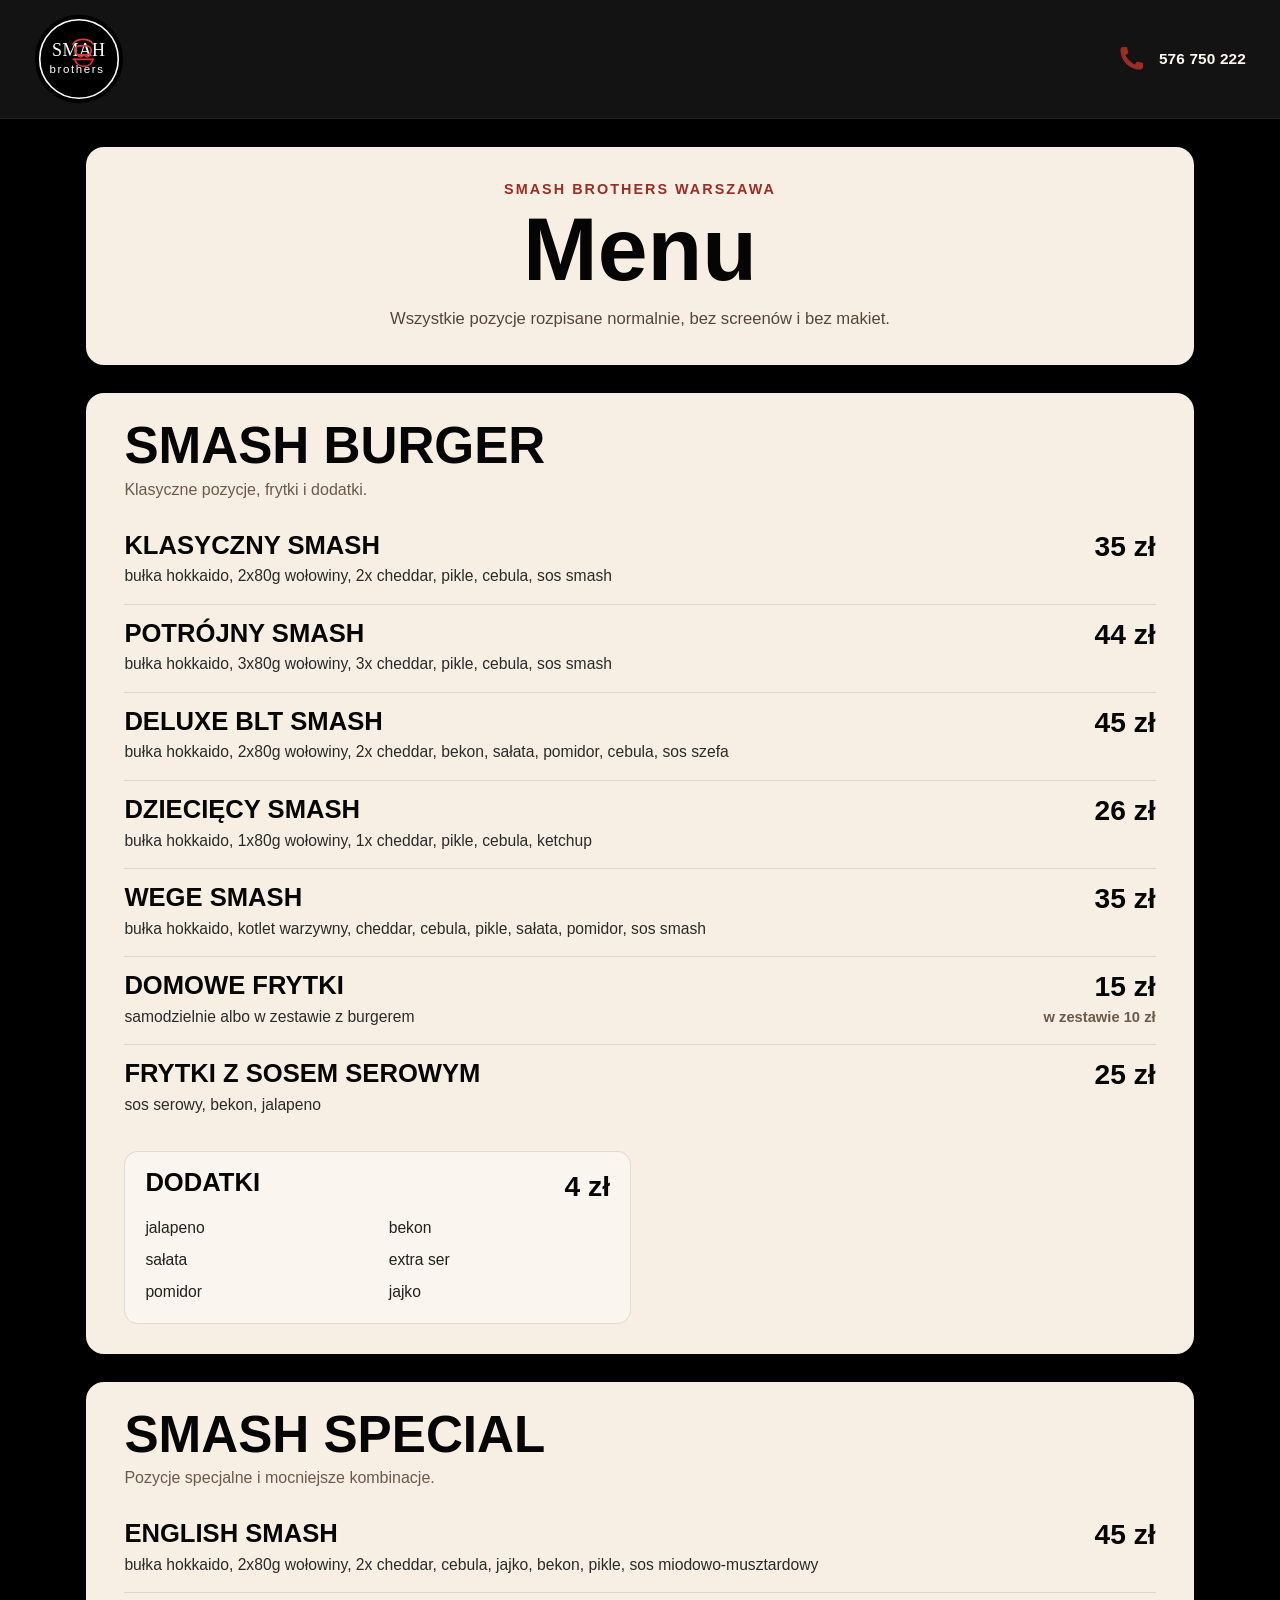
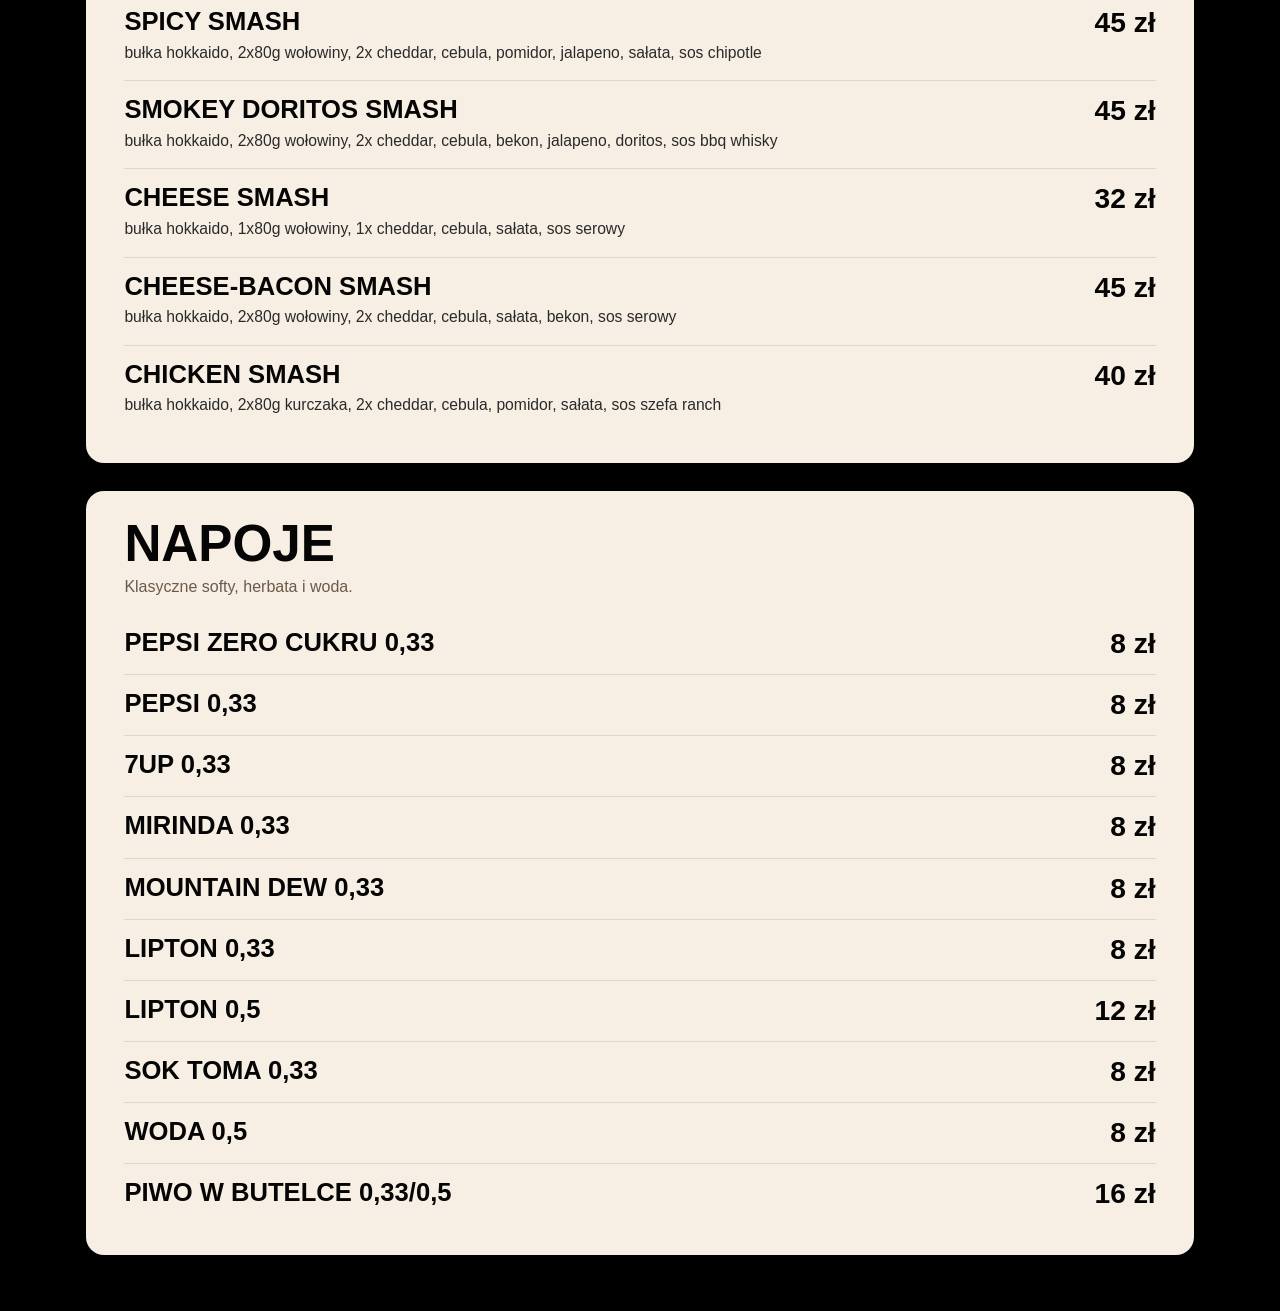
==== menu.html @ 11db61e4 "inntial" ====
<!DOCTYPE html>
<html lang="pl">
  <head>
    <meta charset="UTF-8" />
    <meta name="viewport" content="width=device-width, initial-scale=1.0" />
    <title>Menu | Smash Brothers</title>
    <meta
      name="description"
      content="Pełne menu Smash Brothers: smash burgery, smash speciale, dodatki i napoje."
    />
    <link rel="stylesheet" href="./styles.css" />
  </head>
  <body class="menu-page">
    <div class="page-shell">
      <header class="topbar">
        <nav class="navbar">
          <a class="brand" href="./index.html#hero" aria-label="Smash Brothers">
            <img src="./assets/logo-clean.svg" alt="Smash Brothers" />
          </a>
          <a class="nav-phone" href="tel:+48576750222" aria-label="Zadzwoń pod numer 576 750 222">
            <span class="nav-phone-icon" aria-hidden="true">
              <svg viewBox="0 0 24 24">
                <path
                  d="M6.8 4h2.5l1 4-2 1.5a15.4 15.4 0 0 0 6.2 6.2l1.5-2 4 1v2.5A1.8 1.8 0 0 1 18.2 19C10.9 19 5 13.1 5 5.8A1.8 1.8 0 0 1 6.8 4Z"
                />
              </svg>
            </span>
            <span class="nav-phone-copy">
              <span class="nav-phone-number">576 750 222</span>
            </span>
          </a>
        </nav>
      </header>
      <main class="menu-main menu-list-page">
        <section class="menu-list-hero">
          <p class="menu-list-kicker">Smash Brothers Warszawa</p>
          <h1>Menu</h1>
          <p class="menu-list-lead">
            Wszystkie pozycje rozpisane normalnie, bez screenów i bez makiet.
          </p>
        </section>

        <section class="menu-list-section" id="smash-burger">
          <div class="menu-list-header">
            <h2>Smash Burger</h2>
            <p>Klasyczne pozycje, frytki i dodatki.</p>
          </div>

          <div class="menu-list-items">
            <article class="menu-list-item">
              <div>
                <h3>Klasyczny Smash</h3>
                <p>bułka hokkaido, 2x80g wołowiny, 2x cheddar, pikle, cebula, sos smash</p>
              </div>
              <strong>35 zł</strong>
            </article>

            <article class="menu-list-item">
              <div>
                <h3>Potrójny Smash</h3>
                <p>bułka hokkaido, 3x80g wołowiny, 3x cheddar, pikle, cebula, sos smash</p>
              </div>
              <strong>44 zł</strong>
            </article>

            <article class="menu-list-item">
              <div>
                <h3>Deluxe BLT Smash</h3>
                <p>bułka hokkaido, 2x80g wołowiny, 2x cheddar, bekon, sałata, pomidor, cebula, sos szefa</p>
              </div>
              <strong>45 zł</strong>
            </article>

            <article class="menu-list-item">
              <div>
                <h3>Dziecięcy Smash</h3>
                <p>bułka hokkaido, 1x80g wołowiny, 1x cheddar, pikle, cebula, ketchup</p>
              </div>
              <strong>26 zł</strong>
            </article>

            <article class="menu-list-item">
              <div>
                <h3>Wege Smash</h3>
                <p>bułka hokkaido, kotlet warzywny, cheddar, cebula, pikle, sałata, pomidor, sos smash</p>
              </div>
              <strong>35 zł</strong>
            </article>

            <article class="menu-list-item">
              <div>
                <h3>Domowe Frytki</h3>
                <p>samodzielnie albo w zestawie z burgerem</p>
              </div>
              <div class="menu-list-price-group">
                <strong>15 zł</strong>
                <span>w zestawie 10 zł</span>
              </div>
            </article>

            <article class="menu-list-item">
              <div>
                <h3>Frytki z sosem serowym</h3>
                <p>sos serowy, bekon, jalapeno</p>
              </div>
              <strong>25 zł</strong>
            </article>
          </div>

          <div class="menu-list-subgrid">
            <div class="menu-list-box">
              <div class="menu-list-box-header">
                <h3>Dodatki</h3>
                <strong>4 zł</strong>
              </div>
              <ul>
                <li>jalapeno</li>
                <li>bekon</li>
                <li>sałata</li>
                <li>extra ser</li>
                <li>pomidor</li>
                <li>jajko</li>
              </ul>
            </div>
          </div>
        </section>

        <section class="menu-list-section" id="smash-special">
          <div class="menu-list-header">
            <h2>Smash Special</h2>
            <p>Pozycje specjalne i mocniejsze kombinacje.</p>
          </div>

          <div class="menu-list-items">
            <article class="menu-list-item">
              <div>
                <h3>English Smash</h3>
                <p>bułka hokkaido, 2x80g wołowiny, 2x cheddar, cebula, jajko, bekon, pikle, sos miodowo-musztardowy</p>
              </div>
              <strong>45 zł</strong>
            </article>

            <article class="menu-list-item">
              <div>
                <h3>Spicy Smash</h3>
                <p>bułka hokkaido, 2x80g wołowiny, 2x cheddar, cebula, pomidor, jalapeno, sałata, sos chipotle</p>
              </div>
              <strong>45 zł</strong>
            </article>

            <article class="menu-list-item">
              <div>
                <h3>Smokey Doritos Smash</h3>
                <p>bułka hokkaido, 2x80g wołowiny, 2x cheddar, cebula, bekon, jalapeno, doritos, sos bbq whisky</p>
              </div>
              <strong>45 zł</strong>
            </article>

            <article class="menu-list-item">
              <div>
                <h3>Cheese Smash</h3>
                <p>bułka hokkaido, 1x80g wołowiny, 1x cheddar, cebula, sałata, sos serowy</p>
              </div>
              <strong>32 zł</strong>
            </article>

            <article class="menu-list-item">
              <div>
                <h3>Cheese-Bacon Smash</h3>
                <p>bułka hokkaido, 2x80g wołowiny, 2x cheddar, cebula, sałata, bekon, sos serowy</p>
              </div>
              <strong>45 zł</strong>
            </article>

            <article class="menu-list-item">
              <div>
                <h3>Chicken Smash</h3>
                <p>bułka hokkaido, 2x80g kurczaka, 2x cheddar, cebula, pomidor, sałata, sos szefa ranch</p>
              </div>
              <strong>40 zł</strong>
            </article>
          </div>
        </section>

        <section class="menu-list-section" id="drinks">
          <div class="menu-list-header">
            <h2>Napoje</h2>
            <p>Klasyczne softy, herbata i woda.</p>
          </div>

          <div class="menu-list-items drinks-list-simple">
            <article class="menu-list-item">
              <div><h3>Pepsi zero cukru 0,33</h3></div>
              <strong>8 zł</strong>
            </article>
            <article class="menu-list-item">
              <div><h3>Pepsi 0,33</h3></div>
              <strong>8 zł</strong>
            </article>
            <article class="menu-list-item">
              <div><h3>7UP 0,33</h3></div>
              <strong>8 zł</strong>
            </article>
            <article class="menu-list-item">
              <div><h3>Mirinda 0,33</h3></div>
              <strong>8 zł</strong>
            </article>
            <article class="menu-list-item">
              <div><h3>Mountain Dew 0,33</h3></div>
              <strong>8 zł</strong>
            </article>
            <article class="menu-list-item">
              <div><h3>Lipton 0,33</h3></div>
              <strong>8 zł</strong>
            </article>
            <article class="menu-list-item">
              <div><h3>Lipton 0,5</h3></div>
              <strong>12 zł</strong>
            </article>
            <article class="menu-list-item">
              <div><h3>Sok Toma 0,33</h3></div>
              <strong>8 zł</strong>
            </article>
            <article class="menu-list-item">
              <div><h3>Woda 0,5</h3></div>
              <strong>8 zł</strong>
            </article>
            <article class="menu-list-item">
              <div><h3>Piwo w butelce 0,33/0,5</h3></div>
              <strong>16 zł</strong>
            </article>
          </div>
        </section>
      </main>
    </div>
  </body>
</html>
---- styles.css ----
:root {
  --bg: #0a0a0a;
  --panel: #151515;
  --panel-2: #121212;
  --border: rgba(255, 255, 255, 0.12);
  --text: #f2f2f2;
  --muted: #c5c5c5;
  --yellow: #9c2d25;
  --accent: #9c2d25;
  --accent-soft: #f1dfd9;
  --accent-ink: #4a1713;
  --red: #f5522e;
  --shadow: 0 18px 50px rgba(0, 0, 0, 0.45);
}

* {
  box-sizing: border-box;
}

html {
  scroll-behavior: smooth;
}

body {
  margin: 0;
  background: #0c1117;
  color: var(--text);
  font-family: Inter, "Segoe UI", Arial, sans-serif;
}

body.menu-page,
.menu-page .page-shell {
  background: #000;
}

img {
  display: block;
  max-width: 100%;
}

a {
  color: inherit;
  text-decoration: none;
}

svg {
  width: 100%;
  height: 100%;
  fill: currentColor;
}

.page-shell {
  width: 100%;
  margin: 0 auto;
  background: var(--bg);
}

.topbar {
  position: sticky;
  top: 0;
  z-index: 20;
  background: #131313;
  border-bottom: 1px solid rgba(255, 255, 255, 0.06);
}

.navbar {
  display: flex;
  align-items: center;
  justify-content: space-between;
  gap: 20px;
  width: 100%;
  padding: 14px clamp(18px, 3vw, 34px);
}

.brand {
  display: inline-flex;
  align-items: center;
  justify-content: center;
  width: clamp(84px, 7vw, 112px);
  aspect-ratio: 1;
  overflow: hidden;
  border-radius: 50%;
  flex: 0 0 auto;
}

.brand img {
  width: 100%;
  height: 100%;
  object-fit: cover;
  object-position: center;
}

.socials a:hover {
  color: var(--yellow);
}

.nav-phone {
  display: inline-flex;
  align-items: center;
  gap: 10px;
  margin-left: auto;
  min-height: 46px;
  padding: 0;
  border: 0;
  border-radius: 999px;
  background: transparent;
  color: #fff8ef;
  box-shadow: none;
}

.nav-phone-icon {
  display: inline-flex;
  align-items: center;
  justify-content: center;
  width: 36px;
  height: 36px;
  border-radius: 50%;
  color: var(--accent);
  flex: 0 0 36px;
}

.nav-phone-copy {
  display: inline-flex;
  align-items: center;
  min-width: 0;
}

.nav-phone-number {
  color: #fff9f0;
  font-size: 0.96rem;
  font-weight: 800;
  white-space: nowrap;
  line-height: 1;
  letter-spacing: 0.01em;
}

.nav-phone:hover {
  transform: none;
  box-shadow: none;
}

.primary-btn {
  display: inline-flex;
  align-items: center;
  justify-content: center;
  gap: 12px;
  min-height: 58px;
  padding: 0 24px;
  border-radius: 8px;
  font-weight: 700;
  font-size: 1.1rem;
  transition: transform 0.2s ease, box-shadow 0.2s ease, background 0.2s ease;
}

.btn-icon {
  width: 22px;
  height: 22px;
  flex: 0 0 22px;
}

.primary-btn {
  background: var(--accent);
  color: #fff6ef;
}

.primary-btn:hover {
  transform: translateY(-2px);
  box-shadow: 0 10px 28px rgba(69, 20, 16, 0.28);
}

.hero {
  position: relative;
  display: grid;
  grid-template-columns: minmax(320px, 1fr) minmax(420px, 1.08fr);
  align-items: center;
  gap: clamp(20px, 3vw, 40px);
  width: 100%;
  min-height: 650px;
  padding: clamp(28px, 5vw, 54px) clamp(18px, 3vw, 34px) 0;
  overflow: hidden;
  background: #f4e7e1;
}

.hero::after {
  content: "";
  position: absolute;
  left: clamp(18px, 3vw, 34px);
  bottom: 34px;
  width: 160px;
  height: 26px;
  border-radius: 999px;
  background:
    linear-gradient(90deg, rgba(156, 45, 37, 0.14) 0 25%, transparent 25% 50%, rgba(156, 45, 37, 0.14) 50% 75%, transparent 75% 100%);
  pointer-events: none;
}

.hero-copy {
  position: relative;
  z-index: 2;
  max-width: 560px;
  padding-bottom: 48px;
}

.eyebrow {
  margin: 0 0 18px;
  color: var(--accent);
  font-weight: 800;
  font-size: 0.84rem;
  letter-spacing: 0.1em;
  text-transform: uppercase;
  white-space: nowrap;
}

.hero h1,
.section-heading h2,
.rating-box .score,
.contact-details h2 {
  margin: 0;
  font-family: Impact, Haettenschweiler, "Arial Narrow Bold", sans-serif;
  font-weight: 900;
  letter-spacing: 0;
  text-transform: none;
}

.hero h1 {
  display: grid;
  gap: 8px;
  font-size: clamp(3.2rem, 7vw, 6.8rem);
  line-height: 0.92;
}

.heading-light {
  color: #412114;
  text-shadow: none;
}

.heading-accent {
  color: var(--accent);
}

.hero-text {
  max-width: 460px;
  margin: 26px 0 0;
  color: #4f301f;
  font-size: 1.15rem;
  line-height: 1.45;
}

.hero-actions {
  display: flex;
  flex-wrap: wrap;
  gap: 18px;
  margin-top: 34px;
}

.delivery-note {
  display: flex;
  flex-wrap: wrap;
  align-items: center;
  gap: 10px 14px;
  margin-top: 20px;
  max-width: 660px;
  padding: 0;
}

.delivery-copy {
  display: inline-flex;
  align-items: center;
}

.delivery-label {
  display: inline-flex;
  align-items: center;
  color: var(--accent-ink);
  font-size: 0.88rem;
  font-weight: 800;
  letter-spacing: 0.06em;
  text-transform: uppercase;
}

.delivery-platforms {
  display: flex;
  flex-wrap: wrap;
  gap: 10px;
}

.delivery-platforms span {
  display: inline-flex;
  align-items: center;
  min-height: 30px;
  padding: 0 10px;
  border-radius: 999px;
  background: transparent;
  color: #2a160d;
  font-size: 0.88rem;
  font-weight: 700;
  line-height: 1;
  border: 1px solid rgba(156, 45, 37, 0.18);
}

.hero-visual {
  height: 100%;
  display: flex;
  align-items: end;
  justify-content: center;
  overflow: hidden;
}

.hero-visual img {
  width: 100%;
  max-width: 780px;
  aspect-ratio: 610 / 360;
  height: auto;
  object-fit: cover;
  object-position: center top;
}

.section-texture,
.reviews,
.contact,
.footer {
  position: relative;
  background: #111;
}

.section-texture::before,
.reviews::before,
.contact::before,
.footer::before {
  display: none;
}

.menu {
  position: relative;
  width: 100%;
  padding: 20px clamp(18px, 3vw, 34px) 42px;
  overflow: hidden;
}

.section-heading {
  text-align: center;
  margin-bottom: 14px;
}

.section-heading-left {
  text-align: left;
}

.section-heading h2 {
  display: inline-block;
  position: relative;
  font-size: clamp(2.4rem, 5vw, 5.2rem);
  color: #4b2412;
}

.section-subtitle {
  max-width: 680px;
  margin: 10px auto 0;
  color: #6b5a48;
  font-size: 1.02rem;
  line-height: 1.5;
}

.section-heading-left .section-subtitle {
  margin-left: 0;
  margin-right: 0;
}

.menu .section-heading h2::after {
  content: "";
  display: block;
  width: 70px;
  height: 4px;
  margin: 8px auto 0;
  border-radius: 999px;
  background: var(--accent);
}

.menu::before {
  content: "";
  position: absolute;
  left: clamp(18px, 3vw, 34px);
  top: 20px;
  width: 96px;
  height: 96px;
  background-image:
    linear-gradient(rgba(156, 45, 37, 0.08) 50%, transparent 50%),
    linear-gradient(90deg, rgba(156, 45, 37, 0.08) 50%, transparent 50%);
  background-size: 16px 16px;
  pointer-events: none;
}

.menu-grid {
  position: relative;
  z-index: 1;
  display: grid;
  gap: 18px;
}

.burger-card,
.sample-tile,
.contact-map {
  border: 1px solid var(--border);
  border-radius: 14px;
  background: rgba(23, 23, 23, 0.92);
  box-shadow: inset 0 1px 0 rgba(255, 255, 255, 0.04);
}

.detail-icon {
  display: inline-flex;
  align-items: center;
  justify-content: center;
  width: 62px;
  height: 62px;
  margin-bottom: 16px;
}

.detail-icon { color: var(--accent); }

.burger-body h3 {
  margin: 0 0 10px;
  font-family: Impact, Haettenschweiler, "Arial Narrow Bold", sans-serif;
  font-size: 1.3rem;
}

.burger-body p,
.quote-card p,
.detail-item p,
.footer-copy {
  margin: 0;
  color: var(--muted);
  line-height: 1.45;
}

.menu-grid {
  grid-template-columns: repeat(auto-fit, minmax(260px, 1fr));
}

.section-cta {
  display: flex;
  flex-direction: column;
  align-items: center;
  justify-content: center;
  margin-top: 26px;
  gap: 14px;
}

.menu-cta-btn {
  position: relative;
  min-height: 58px;
  padding: 0 26px;
  border: 1px solid rgba(156, 45, 37, 0.22);
  border-radius: 999px;
  background: transparent;
  color: var(--accent);
  box-shadow: none;
  font-size: 1rem;
  font-weight: 800;
  letter-spacing: 0.04em;
  text-transform: uppercase;
}

.menu-cta-btn .btn-icon {
  width: 18px;
  height: 18px;
  flex-basis: 18px;
  padding: 0;
  border-radius: 0;
  background: transparent;
}

.menu-cta-btn:hover {
  background: var(--accent);
  color: #f8efe2;
  box-shadow: none;
  transform: translateY(-1px);
}

.view-more-copy {
  margin: 0;
  color: #6b5a48;
  font-size: 1rem;
}

.burger-card {
  overflow: hidden;
  border-color: rgba(76, 53, 33, 0.16);
  background: rgba(255, 255, 255, 0.76);
  box-shadow: 0 8px 30px rgba(34, 21, 8, 0.08);
}

.sample-tile {
  display: flex;
  flex-direction: column;
  justify-content: space-between;
  min-height: 420px;
  padding: 22px 22px 0;
  border-color: rgba(76, 53, 33, 0.2);
  box-shadow: 0 8px 30px rgba(34, 21, 8, 0.08);
}

.sample-copy {
  position: relative;
  z-index: 1;
  max-width: 260px;
}

.sample-copy h3 {
  margin: 0;
  color: #fff6e8;
  font-family: Impact, Haettenschweiler, "Arial Narrow Bold", sans-serif;
  font-size: clamp(2.1rem, 3vw, 3.2rem);
  line-height: 0.92;
  text-transform: uppercase;
}

.sample-copy p {
  margin: 12px 0 0;
  color: rgba(255, 247, 235, 0.9);
  font-size: 0.98rem;
  line-height: 1.45;
}

.sample-image-frame {
  width: calc(100% - 56px);
  margin: 18px auto 0;
  aspect-ratio: 1.08 / 1;
  overflow: hidden;
  display: flex;
  align-items: end;
  justify-content: center;
}

.sample-burger {
  width: 100%;
  height: 142%;
  object-fit: cover;
  display: block;
  transform: translateY(10%);
}

.sample-tile-smokey {
  background: #6d1d17;
}

.sample-tile-shroom {
  background: #213418;
}

.sample-tile-winter {
  background: #6f8798;
}

.sample-burger-smokey {
  object-position: center 86%;
}

.sample-burger-shroom {
  object-position: center 84%;
}

.sample-burger-winter {
  object-position: center 82%;
}

.burger-card img {
  width: 100%;
  aspect-ratio: 290 / 155;
  height: auto;
  object-fit: cover;
}

.burger-body {
  padding: 14px 18px 18px;
}

.burger-body h3 {
  font-size: 1.15rem;
  color: #492412;
}

.burger-body strong {
  display: block;
  margin-top: 12px;
  color: var(--accent);
  font-family: Impact, Haettenschweiler, "Arial Narrow Bold", sans-serif;
  font-size: 1.1rem;
}

.menu {
  background: #f3e6df;
}

.reviews {
  overflow: hidden;
  width: 100%;
  padding: 34px clamp(18px, 3vw, 34px) 42px;
  background: #17120d;
}

.reviews-shell {
  position: relative;
  z-index: 1;
}

.reviews-heading {
  max-width: 680px;
  margin-bottom: 24px;
}

.reviews-heading h2 {
  margin: 0;
  color: #fff8ef;
  font-family: Impact, Haettenschweiler, "Arial Narrow Bold", sans-serif;
  font-size: clamp(2.4rem, 4vw, 4.6rem);
  line-height: 0.95;
}

.reviews-lead {
  margin: 14px 0 0;
  color: #d3c4b6;
  font-size: 1.04rem;
  line-height: 1.6;
}

.reviews-grid {
  display: grid;
  grid-template-columns: repeat(3, minmax(0, 1fr));
  gap: 18px;
  align-items: stretch;
}

.quote-card {
  position: relative;
  min-height: 220px;
  padding: 28px 28px 26px;
  border: 1px solid rgba(255, 255, 255, 0.08);
  border-radius: 18px;
  background: rgba(255, 255, 255, 0.03);
}

.quote-card {
  display: flex;
  flex-direction: column;
  justify-content: space-between;
}

.quote-card.featured { background: rgba(255, 255, 255, 0.05); }

.quote-mark {
  color: var(--accent);
  font-family: Georgia, serif;
  font-size: 3.2rem;
  line-height: 0.8;
}

.quote-card p {
  font-size: 1rem;
  color: #f2ebe4;
  line-height: 1.65;
}

.quote-card strong {
  margin-top: 18px;
  color: var(--accent);
  font-size: 1.1rem;
  font-weight: 800;
}

.contact {
  display: grid;
  grid-template-columns: minmax(280px, 1fr) minmax(360px, 1.15fr) minmax(250px, 0.8fr);
  gap: 0;
  align-items: stretch;
  width: 100%;
}

.contact > * {
  position: relative;
  z-index: 1;
  min-height: 220px;
}

.contact-photo img {
  width: 100%;
  height: 100%;
  object-fit: cover;
}

.contact-details {
  padding: 28px 34px;
  border-left: 1px solid rgba(255, 255, 255, 0.08);
  border-right: 1px solid rgba(255, 255, 255, 0.08);
  display: flex;
  flex-direction: column;
  justify-content: center;
}

.contact-details h2 {
  font-size: clamp(2rem, 3vw, 3.2rem);
  text-align: center;
}

.contact-focus {
  display: grid;
  gap: 18px;
  margin-top: 24px;
}

.contact-focus-item {
  display: flex;
  flex-direction: column;
  align-items: center;
  text-align: center;
}

.details-grid {
  display: grid;
  gap: 22px;
  margin-top: 24px;
}

.detail-item {
  display: flex;
  gap: 14px;
  align-items: flex-start;
}

.detail-item-hours {
  flex-direction: column;
  align-items: center;
  text-align: center;
}

.detail-item strong {
  display: block;
  margin-bottom: 4px;
  font-size: 1.05rem;
}

.contact-map {
  display: flex;
  flex-direction: column;
  justify-content: center;
  gap: 18px;
  margin: 20px;
  padding: 12px;
  background: rgba(30, 30, 30, 0.86);
}

.map-frame {
  overflow: hidden;
  border-radius: 10px;
  border: 1px solid rgba(255, 255, 255, 0.07);
}

.map-frame iframe {
  width: 100%;
  height: 360px;
  display: block;
  border: 0;
}

.map-btn {
  width: 100%;
}

.footer {
  display: flex;
  align-items: center;
  justify-content: space-between;
  gap: 24px;
  width: 100%;
  padding: 18px clamp(18px, 3vw, 34px) 22px;
  border-top: 1px solid rgba(255, 255, 255, 0.08);
}

.footer-brand img {
  width: 100%;
  height: 100%;
}

.socials {
  display: flex;
  gap: 22px;
  margin-left: auto;
}

.socials a {
  width: 28px;
  height: 28px;
  color: #f1f1f1;
}

.menu-main {
  display: grid;
  gap: 28px;
  padding: 28px clamp(16px, 3vw, 36px) 56px;
  background: #000;
}

.menu-list-page {
  max-width: 1180px;
  margin: 0 auto;
}

.menu-list-hero,
.menu-list-section {
  width: 100%;
  border-radius: 18px;
  background: #f7efe4;
}

.menu-list-hero {
  padding: 34px clamp(20px, 4vw, 42px);
  text-align: center;
}

.menu-list-kicker {
  margin: 0;
  color: var(--accent);
  font-size: 0.9rem;
  font-weight: 900;
  letter-spacing: 0.14em;
  text-transform: uppercase;
}

.menu-list-hero h1 {
  margin: 10px 0 0;
  color: #050505;
  font-family: Impact, Haettenschweiler, "Arial Narrow Bold", sans-serif;
  font-size: clamp(3rem, 7vw, 5.8rem);
  line-height: 0.95;
}

.menu-list-lead {
  max-width: 620px;
  margin: 14px auto 0;
  color: #564638;
  font-size: 1.04rem;
  line-height: 1.55;
}

.menu-list-section {
  padding: 28px clamp(18px, 3vw, 40px) 30px;
}

.menu-list-header {
  margin-bottom: 18px;
}

.menu-list-header h2 {
  margin: 0;
  color: #050505;
  font-family: Impact, Haettenschweiler, "Arial Narrow Bold", sans-serif;
  font-size: clamp(2.1rem, 4vw, 3.8rem);
  line-height: 0.96;
  text-transform: uppercase;
}

.menu-list-header p {
  margin: 10px 0 0;
  color: #6b5a48;
  font-size: 1rem;
}

.menu-list-items {
  display: grid;
  gap: 0;
}

.menu-list-item {
  display: grid;
  grid-template-columns: minmax(0, 1fr) auto;
  gap: 20px;
  align-items: start;
  padding: 16px 0;
  border-top: 1px solid rgba(65, 33, 20, 0.12);
}

.menu-list-item:first-child {
  border-top: 0;
}

.menu-list-item h3,
.menu-list-box-header h3 {
  margin: 0 0 6px;
  color: #050505;
  font-family: Impact, Haettenschweiler, "Arial Narrow Bold", sans-serif;
  font-size: clamp(1.3rem, 2vw, 1.9rem);
  line-height: 1;
  text-transform: uppercase;
}

.menu-list-item p {
  margin: 0;
  color: #2a2a2a;
  font-size: 0.98rem;
  line-height: 1.5;
}

.menu-list-item strong,
.menu-list-box-header strong {
  color: #050505;
  font-family: Impact, Haettenschweiler, "Arial Narrow Bold", sans-serif;
  font-size: clamp(1.5rem, 2.2vw, 2.1rem);
  line-height: 1;
  white-space: nowrap;
}

.menu-list-price-group {
  display: grid;
  gap: 8px;
  justify-items: end;
}

.menu-list-price-group span {
  color: #6b5a48;
  font-size: 0.92rem;
  font-weight: 700;
  white-space: nowrap;
}

.menu-list-subgrid {
  display: grid;
  grid-template-columns: repeat(2, minmax(0, 1fr));
  gap: 18px;
  margin-top: 18px;
}

.menu-list-box {
  padding: 18px 20px 20px;
  border: 1px solid rgba(65, 33, 20, 0.12);
  border-radius: 14px;
  background: rgba(255, 255, 255, 0.38);
}

.menu-list-box-header {
  display: flex;
  align-items: end;
  justify-content: space-between;
  gap: 14px;
}

.menu-list-box ul {
  display: grid;
  grid-template-columns: repeat(2, minmax(0, 1fr));
  gap: 10px 22px;
  margin: 16px 0 0;
  padding: 0;
  list-style: none;
}

.menu-list-box li {
  color: #202020;
  font-size: 0.98rem;
  line-height: 1.4;
  text-transform: lowercase;
}

.drinks-list-simple .menu-list-item h3 {
  margin-bottom: 0;
}

@media (max-width: 1100px) {
  .hero {
    grid-template-columns: 1fr;
    min-height: auto;
    padding-bottom: 18px;
  }

  .hero-copy {
    max-width: none;
    padding-bottom: 0;
  }

  .reviews-grid,
  .contact {
    grid-template-columns: 1fr 1fr;
  }

  .contact-photo,
  .contact-details,
  .contact-map {
    min-height: auto;
  }

  .contact-details {
    border-left: 0;
    border-right: 0;
    border-top: 1px solid rgba(255, 255, 255, 0.08);
    border-bottom: 1px solid rgba(255, 255, 255, 0.08);
    grid-column: span 2;
  }

  .contact-map {
    grid-column: span 2;
    margin: 18px;
  }

  .footer {
    flex-wrap: wrap;
  }

  .menu-list-subgrid {
    grid-template-columns: 1fr;
  }
}

@media (max-width: 680px) {
  .navbar,
  .features,
  .menu,
  .footer {
    padding-left: 18px;
    padding-right: 18px;
  }

  .brand,
  .footer-brand {
    width: 84px;
  }

  .hero h1 {
    font-size: clamp(2.8rem, 12vw, 4.2rem);
  }

  .hero .eyebrow {
    font-size: 0.72rem;
    letter-spacing: 0.08em;
  }

  .hero-text {
    font-size: 1.02rem;
  }

  .hero-actions,
  .menu-grid,
  .contact {
    grid-template-columns: 1fr;
  }

  .reviews-grid {
    display: grid;
    grid-auto-flow: column;
    grid-auto-columns: minmax(84%, 84%);
    grid-template-columns: none;
    gap: 14px;
    overflow-x: auto;
    padding-bottom: 8px;
    scroll-snap-type: x mandatory;
    -webkit-overflow-scrolling: touch;
    scrollbar-width: none;
  }

  .reviews-grid::-webkit-scrollbar {
    display: none;
  }

  .primary-btn {
    width: 100%;
  }

  .delivery-note {
    grid-template-columns: 1fr;
    align-items: start;
  }

  .contact-details,
  .contact-map {
    grid-column: auto;
  }

  .contact-details {
    border-left: 0;
    border-right: 0;
  }

  .quote-card {
    min-height: 100%;
    scroll-snap-align: start;
  }

  .contact-map {
    margin: 18px;
  }

  .menu-main {
    padding-inline: 12px;
  }

  .menu-list-item,
  .menu-list-price-group,
  .menu-list-box ul {
    grid-template-columns: 1fr;
  }

  .menu-list-price-group {
    justify-items: start;
  }

  .menu-list-box {
    padding: 16px 16px 18px;
  }
}
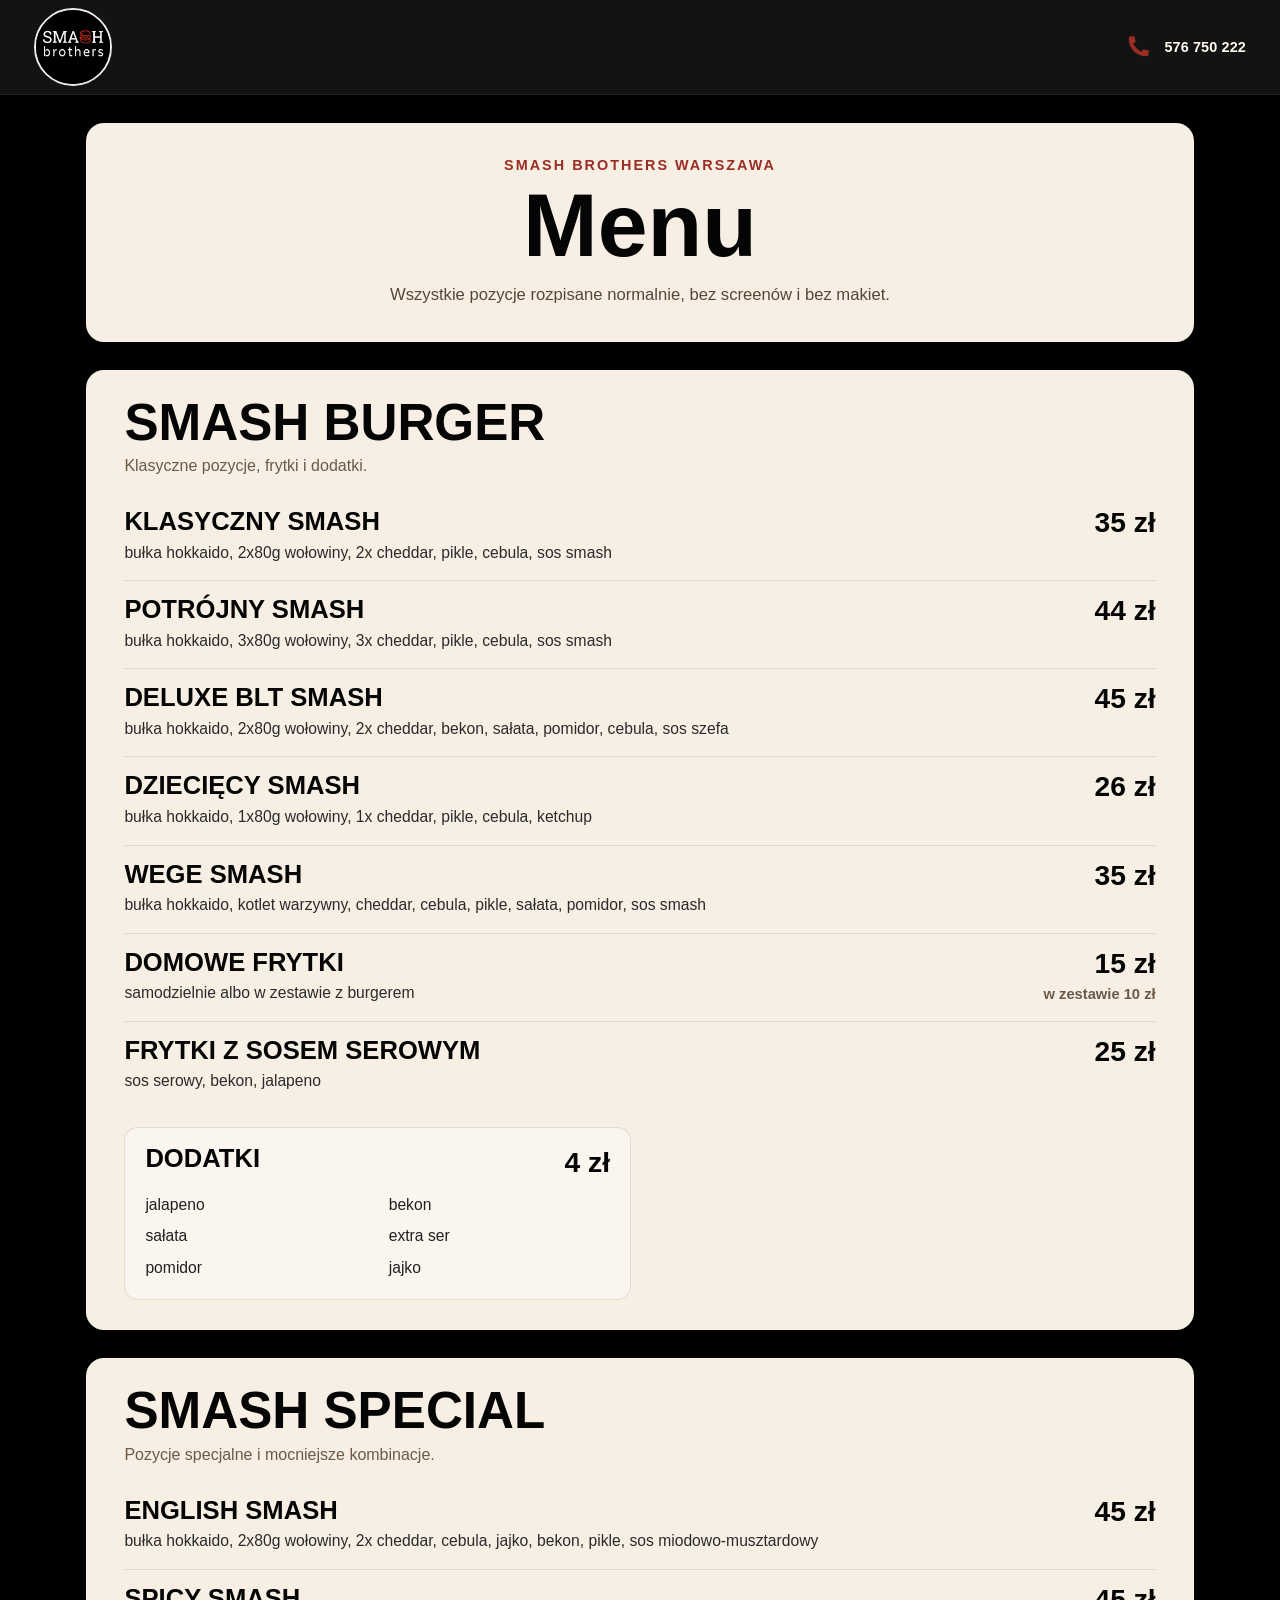
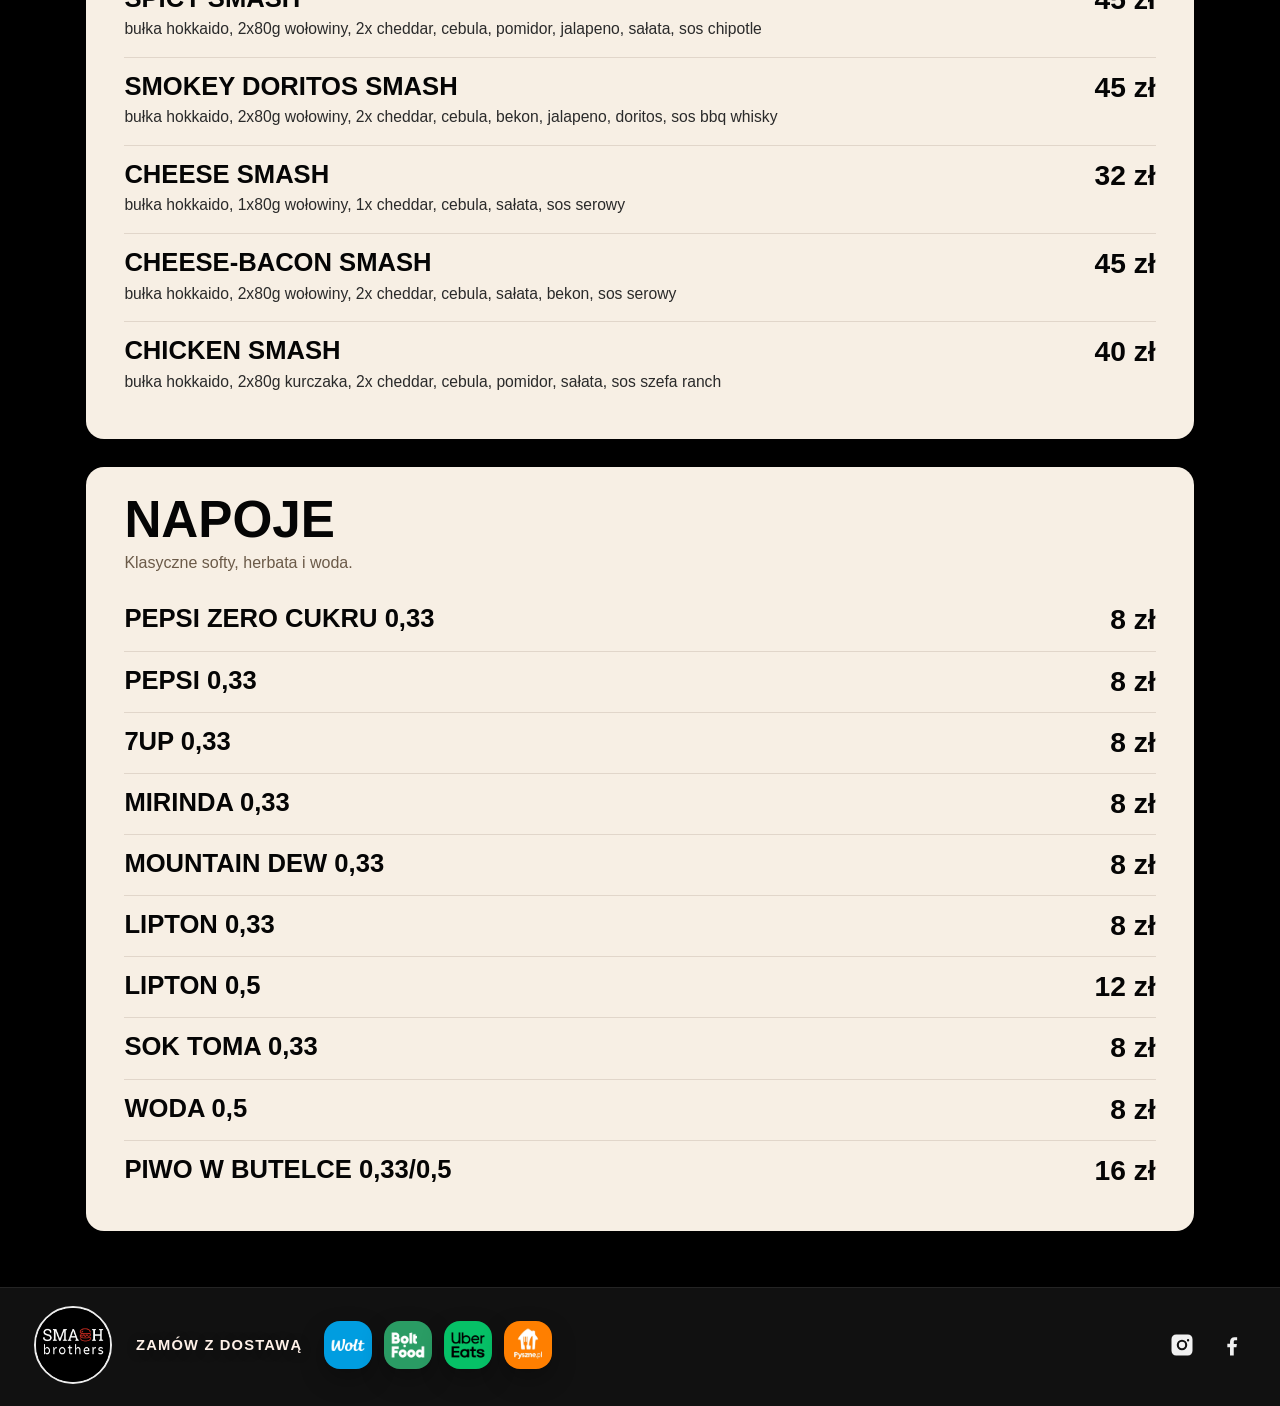
==== commit f90e4ca9: "version 1.2" ====
--- a/menu.html
+++ b/menu.html
@@ -15,7 +15,7 @@
       <header class="topbar">
         <nav class="navbar">
           <a class="brand" href="./index.html#hero" aria-label="Smash Brothers">
-            <img src="./assets/logo-clean.svg" alt="Smash Brothers" />
+            <img src="./assets/logo.png" alt="Smash Brothers" />
           </a>
           <a class="nav-phone" href="tel:+48576750222" aria-label="Zadzwoń pod numer 576 750 222">
             <span class="nav-phone-icon" aria-hidden="true">
@@ -231,7 +231,42 @@
             </article>
           </div>
         </section>
+
       </main>
+
+      <footer class="footer">
+        <a class="brand footer-brand" href="./index.html#hero" aria-label="Smash Brothers">
+          <img src="./assets/logo.png" alt="Smash Brothers" />
+        </a>
+        <div class="delivery-note footer-delivery">
+          <div class="delivery-copy">
+            <span class="delivery-label">Zamów z dostawą</span>
+          </div>
+          <div class="delivery-platforms" aria-label="Platformy z dostawą">
+            <img src="./assets/wolt.png" alt="Wolt" />
+            <img src="./assets/boltfood.png" alt="Bolt Food" />
+            <img src="./assets/ubereats.png" alt="Uber Eats" />
+            <img src="./assets/pyszne.png" alt="Pyszne.pl" />
+          </div>
+        </div>
+        <div class="socials" aria-label="Media społecznościowe">
+          <a href="https://www.instagram.com/smash_brothers_pl/" aria-label="Instagram" target="_blank" rel="noreferrer">
+            <svg viewBox="0 0 24 24">
+              <path
+                d="M7 3h10a4 4 0 0 1 4 4v10a4 4 0 0 1-4 4H7a4 4 0 0 1-4-4V7a4 4 0 0 1 4-4Zm5 4.5A4.5 4.5 0 1 0 16.5 12 4.5 4.5 0 0 0 12 7.5Zm0 1.8A2.7 2.7 0 1 1 9.3 12 2.7 2.7 0 0 1 12 9.3Zm5.2-2.4a1 1 0 1 0 1 1 1 1 0 0 0-1-1Z"
+              />
+            </svg>
+          </a>
+          <a href="https://www.facebook.com/p/Smash-Brothers-Poland-61573508666784/" aria-label="Facebook" target="_blank" rel="noreferrer">
+            <svg viewBox="0 0 24 24">
+              <path
+                d="M13.5 21v-7h2.3l.4-2.8h-2.7V9.4c0-.8.2-1.4 1.4-1.4h1.5V5.4c-.3 0-1.2-.1-2.3-.1-2.3 0-3.8 1.4-3.8 4V11H8v3h2.3v7h3.2Z"
+              />
+            </svg>
+          </a>
+        </div>
+      </footer>
     </div>
+    <script src="./script.js"></script>
   </body>
 </html>
--- a/styles.css
+++ b/styles.css
@@ -61,6 +61,13 @@
   z-index: 20;
   background: #131313;
   border-bottom: 1px solid rgba(255, 255, 255, 0.06);
+  transition: transform 0.28s ease, opacity 0.28s ease;
+  will-change: transform;
+}
+
+.topbar.topbar-hidden {
+  transform: translateY(calc(-100% - 8px));
+  opacity: 0;
 }
 
 .navbar {
@@ -69,25 +76,30 @@
   justify-content: space-between;
   gap: 20px;
   width: 100%;
-  padding: 14px clamp(18px, 3vw, 34px);
+  padding: 8px clamp(18px, 3vw, 34px);
 }
 
 .brand {
   display: inline-flex;
   align-items: center;
   justify-content: center;
-  width: clamp(84px, 7vw, 112px);
+  width: clamp(78px, 6vw, 94px);
   aspect-ratio: 1;
   overflow: hidden;
   border-radius: 50%;
+  border: 2px solid rgba(255, 255, 255, 0.92);
   flex: 0 0 auto;
 }
 
 .brand img {
+  display: block;
+  max-width: none;
   width: 100%;
   height: 100%;
   object-fit: cover;
   object-position: center;
+  transform: scale(2.1);
+  transform-origin: center;
 }
 
 .socials a:hover {
@@ -99,7 +111,7 @@
   align-items: center;
   gap: 10px;
   margin-left: auto;
-  min-height: 46px;
+  min-height: 40px;
   padding: 0;
   border: 0;
   border-radius: 999px;
@@ -112,11 +124,11 @@
   display: inline-flex;
   align-items: center;
   justify-content: center;
-  width: 36px;
-  height: 36px;
+  width: 32px;
+  height: 32px;
   border-radius: 50%;
   color: var(--accent);
-  flex: 0 0 36px;
+  flex: 0 0 32px;
 }
 
 .nav-phone-copy {
@@ -127,7 +139,7 @@
 
 .nav-phone-number {
   color: #fff9f0;
-  font-size: 0.96rem;
+  font-size: 0.9rem;
   font-weight: 800;
   white-space: nowrap;
   line-height: 1;
@@ -170,40 +182,58 @@
 
 .hero {
   position: relative;
-  display: grid;
-  grid-template-columns: minmax(320px, 1fr) minmax(420px, 1.08fr);
-  align-items: center;
-  gap: clamp(20px, 3vw, 40px);
-  width: 100%;
-  min-height: 650px;
-  padding: clamp(28px, 5vw, 54px) clamp(18px, 3vw, 34px) 0;
+  display: block;
+  width: 100%;
+  min-height: 720px;
+  padding: clamp(34px, 5vw, 64px) clamp(18px, 3vw, 34px) clamp(48px, 6vw, 76px);
   overflow: hidden;
-  background: #f4e7e1;
+  background:
+    linear-gradient(90deg, rgba(18, 11, 8, 0.82) 0%, rgba(18, 11, 8, 0.66) 34%, rgba(18, 11, 8, 0.28) 62%, rgba(18, 11, 8, 0.42) 100%),
+    linear-gradient(180deg, rgba(18, 11, 8, 0.12), rgba(18, 11, 8, 0.55)),
+    url("./assets/hero-cover.jpg");
+  background-position: center center;
+  background-size: cover;
+}
+
+.hero::before {
+  content: "";
+  position: absolute;
+  inset: 0;
+  background:
+    linear-gradient(rgba(255, 255, 255, 0.04) 50%, transparent 50%),
+    linear-gradient(90deg, rgba(255, 255, 255, 0.04) 50%, transparent 50%);
+  background-size: 18px 18px;
+  opacity: 0.14;
+  mix-blend-mode: soft-light;
+  pointer-events: none;
 }
 
 .hero::after {
   content: "";
   position: absolute;
+  background:
+    linear-gradient(90deg, rgba(156, 45, 37, 0.55) 0 25%, transparent 25% 50%, rgba(156, 45, 37, 0.55) 50% 75%, transparent 75% 100%);
   left: clamp(18px, 3vw, 34px);
-  bottom: 34px;
+  bottom: clamp(34px, 5vw, 56px);
   width: 160px;
-  height: 26px;
+  height: 20px;
   border-radius: 999px;
-  background:
-    linear-gradient(90deg, rgba(156, 45, 37, 0.14) 0 25%, transparent 25% 50%, rgba(156, 45, 37, 0.14) 50% 75%, transparent 75% 100%);
+  opacity: 0.9;
   pointer-events: none;
 }
 
 .hero-copy {
   position: relative;
   z-index: 2;
-  max-width: 560px;
-  padding-bottom: 48px;
+  display: grid;
+  gap: 0;
+  max-width: 860px;
+  padding-top: clamp(24px, 4vw, 56px);
 }
 
 .eyebrow {
   margin: 0 0 18px;
-  color: var(--accent);
+  color: #fff3ea;
   font-weight: 800;
   font-size: 0.84rem;
   letter-spacing: 0.1em;
@@ -224,42 +254,43 @@
 
 .hero h1 {
   display: grid;
-  gap: 8px;
-  font-size: clamp(3.2rem, 7vw, 6.8rem);
-  line-height: 0.92;
+  gap: 10px;
+  max-width: 9ch;
+  font-size: clamp(3.8rem, 8vw, 7.8rem);
+  line-height: 0.86;
 }
 
 .heading-light {
-  color: #412114;
+  color: #fff5eb;
   text-shadow: none;
 }
 
 .heading-accent {
-  color: var(--accent);
+  color: #ff7a68;
 }
 
 .hero-text {
-  max-width: 460px;
-  margin: 26px 0 0;
-  color: #4f301f;
-  font-size: 1.15rem;
-  line-height: 1.45;
+  max-width: 560px;
+  margin: 28px 0 0;
+  color: rgba(255, 243, 234, 0.92);
+  font-size: 1.18rem;
+  line-height: 1.55;
 }
 
 .hero-actions {
   display: flex;
   flex-wrap: wrap;
   gap: 18px;
-  margin-top: 34px;
+  margin-top: 36px;
 }
 
 .delivery-note {
   display: flex;
   flex-wrap: wrap;
   align-items: center;
-  gap: 10px 14px;
-  margin-top: 20px;
-  max-width: 660px;
+  gap: 14px 22px;
+  margin-top: 26px;
+  max-width: 620px;
   padding: 0;
 }
 
@@ -271,48 +302,26 @@
 .delivery-label {
   display: inline-flex;
   align-items: center;
-  color: var(--accent-ink);
-  font-size: 0.88rem;
-  font-weight: 800;
-  letter-spacing: 0.06em;
+  color: #fff1e8;
+  font-size: 0.92rem;
+  font-weight: 900;
+  letter-spacing: 0.08em;
   text-transform: uppercase;
+  text-shadow: 0 2px 12px rgba(0, 0, 0, 0.28);
 }
 
 .delivery-platforms {
   display: flex;
   flex-wrap: wrap;
-  gap: 10px;
-}
-
-.delivery-platforms span {
-  display: inline-flex;
-  align-items: center;
-  min-height: 30px;
-  padding: 0 10px;
-  border-radius: 999px;
-  background: transparent;
-  color: #2a160d;
-  font-size: 0.88rem;
-  font-weight: 700;
-  line-height: 1;
-  border: 1px solid rgba(156, 45, 37, 0.18);
-}
-
-.hero-visual {
-  height: 100%;
-  display: flex;
-  align-items: end;
-  justify-content: center;
-  overflow: hidden;
-}
-
-.hero-visual img {
-  width: 100%;
-  max-width: 780px;
-  aspect-ratio: 610 / 360;
-  height: auto;
+  gap: 12px;
+}
+
+.delivery-platforms img {
+  width: 58px;
+  height: 58px;
+  border-radius: 16px;
   object-fit: cover;
-  object-position: center top;
+  box-shadow: 0 10px 24px rgba(0, 0, 0, 0.28);
 }
 
 .section-texture,
@@ -770,6 +779,7 @@
   align-items: center;
   justify-content: space-between;
   gap: 24px;
+  flex-wrap: wrap;
   width: 100%;
   padding: 18px clamp(18px, 3vw, 34px) 22px;
   border-top: 1px solid rgba(255, 255, 255, 0.08);
@@ -802,6 +812,27 @@
 .menu-list-page {
   max-width: 1180px;
   margin: 0 auto;
+}
+
+.footer-delivery {
+  margin-top: 0;
+  max-width: none;
+  flex: 1 1 420px;
+}
+
+.footer-delivery .delivery-label {
+  color: #fff1e8;
+}
+
+.footer-delivery .delivery-platforms img {
+  width: 48px;
+  height: 48px;
+}
+
+.menu-delivery {
+  justify-content: center;
+  margin-top: 6px;
+  margin-bottom: 4px;
 }
 
 .menu-list-hero,
@@ -964,14 +995,23 @@
 
 @media (max-width: 1100px) {
   .hero {
-    grid-template-columns: 1fr;
     min-height: auto;
     padding-bottom: 18px;
+    background-position: center right 28%;
   }
 
   .hero-copy {
     max-width: none;
     padding-bottom: 0;
+  }
+
+  .hero h1 {
+    max-width: 8ch;
+    font-size: clamp(3.2rem, 9vw, 5.8rem);
+  }
+
+  .delivery-note {
+    max-width: 100%;
   }
 
   .reviews-grid,
@@ -1008,6 +1048,10 @@
 }
 
 @media (max-width: 680px) {
+  .hero {
+    background-position: 62% center;
+  }
+
   .navbar,
   .features,
   .menu,
@@ -1018,11 +1062,44 @@
 
   .brand,
   .footer-brand {
-    width: 84px;
+    width: 86px;
+  }
+
+  .footer {
+    align-items: center;
+    justify-content: space-between;
+    gap: 16px 18px;
+  }
+
+  .footer-brand {
+    order: 1;
+  }
+
+  .socials {
+    order: 2;
+    margin-left: auto;
+  }
+
+  .footer-delivery {
+    order: 3;
+    flex: 1 1 100%;
+    gap: 10px 14px;
+    justify-content: flex-start;
+  }
+
+  .footer-delivery .delivery-label {
+    font-size: 0.82rem;
+  }
+
+  .footer-delivery .delivery-platforms img {
+    width: 42px;
+    height: 42px;
+    border-radius: 12px;
   }
 
   .hero h1 {
-    font-size: clamp(2.8rem, 12vw, 4.2rem);
+    max-width: none;
+    font-size: clamp(2.8rem, 13vw, 4.4rem);
   }
 
   .hero .eyebrow {
@@ -1062,8 +1139,17 @@
   }
 
   .delivery-note {
-    grid-template-columns: 1fr;
     align-items: start;
+  }
+
+  .delivery-platforms img {
+    width: 42px;
+    height: 42px;
+    border-radius: 12px;
+  }
+
+  .delivery-copy {
+    padding-right: 0;
   }
 
   .contact-details,
